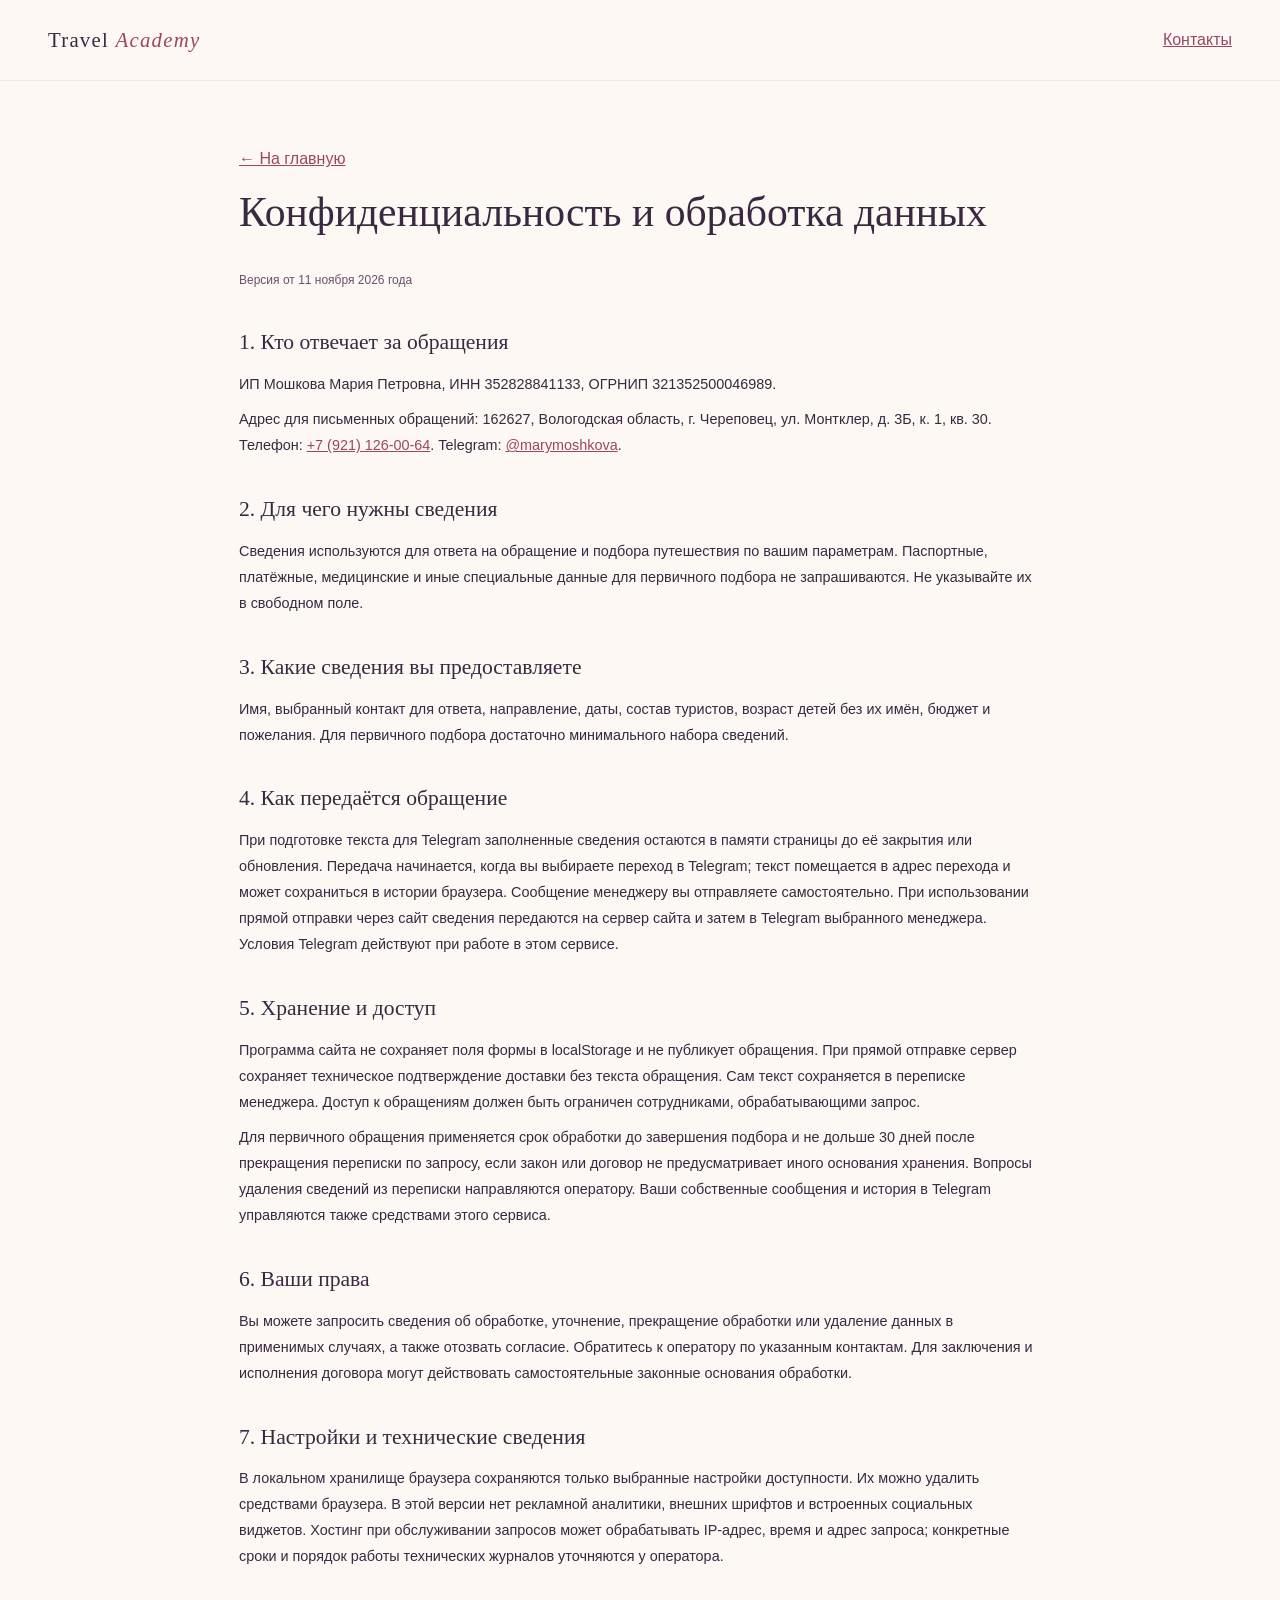
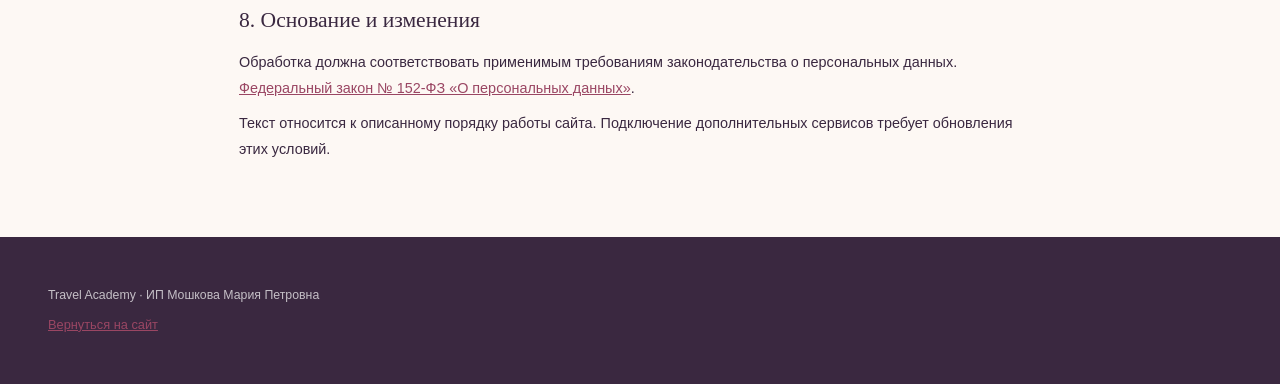
==== privacy.html @ 7c080e0c "Publish Travel Academy v9 catalog and galleries for Netlify" ====
<!doctype html><html lang="ru"><head><meta charset="utf-8"><meta name="viewport" content="width=device-width,initial-scale=1"><meta name="robots" content="noindex"><title>Конфиденциальность и обработка данных — Travel Academy</title><link rel="icon" href="assets/mark.svg"><link rel="stylesheet" href="assets/base.css"><link rel="stylesheet" href="assets/upgrade.css"></head><body><header><nav><a class="logo-text brand-link" href="./">Travel <em>Academy</em></a><a href="./#contacts">Контакты</a></nav></header><main class="document-page"><a href="./">← На главную</a><h1>Конфиденциальность и обработка данных</h1><p class="document-date">Версия от 11 ноября 2026 года</p><h2>1. Кто отвечает за обращения</h2><p>ИП Мошкова Мария Петровна, ИНН 352828841133, ОГРНИП 321352500046989.</p><p>Адрес для письменных обращений: 162627, Вологодская область, г. Череповец, ул. Монтклер, д. 3Б, к. 1, кв. 30. Телефон: <a href="tel:+79211260064">+7 (921) 126-00-64</a>. Telegram: <a href="https://t.me/marymoshkova">@marymoshkova</a>.</p><h2>2. Для чего нужны сведения</h2><p>Сведения используются для ответа на обращение и подбора путешествия по вашим параметрам. Паспортные, платёжные, медицинские и иные специальные данные для первичного подбора не запрашиваются. Не указывайте их в свободном поле.</p><h2>3. Какие сведения вы предоставляете</h2><p>Имя, выбранный контакт для ответа, направление, даты, состав туристов, возраст детей без их имён, бюджет и пожелания. Для первичного подбора достаточно минимального набора сведений.</p><h2>4. Как передаётся обращение</h2><p>При подготовке текста для Telegram заполненные сведения остаются в памяти страницы до её закрытия или обновления. Передача начинается, когда вы выбираете переход в Telegram; текст помещается в адрес перехода и может сохраниться в истории браузера. Сообщение менеджеру вы отправляете самостоятельно. При использовании прямой отправки через сайт сведения передаются на сервер сайта и затем в Telegram выбранного менеджера. Условия Telegram действуют при работе в этом сервисе.</p><h2>5. Хранение и доступ</h2><p>Программа сайта не сохраняет поля формы в localStorage и не публикует обращения. При прямой отправке сервер сохраняет техническое подтверждение доставки без текста обращения. Сам текст сохраняется в переписке менеджера. Доступ к обращениям должен быть ограничен сотрудниками, обрабатывающими запрос.</p><p>Для первичного обращения применяется срок обработки до завершения подбора и не дольше 30 дней после прекращения переписки по запросу, если закон или договор не предусматривает иного основания хранения. Вопросы удаления сведений из переписки направляются оператору. Ваши собственные сообщения и история в Telegram управляются также средствами этого сервиса.</p><h2>6. Ваши права</h2><p>Вы можете запросить сведения об обработке, уточнение, прекращение обработки или удаление данных в применимых случаях, а также отозвать согласие. Обратитесь к оператору по указанным контактам. Для заключения и исполнения договора могут действовать самостоятельные законные основания обработки.</p><h2>7. Настройки и технические сведения</h2><p>В локальном хранилище браузера сохраняются только выбранные настройки доступности. Их можно удалить средствами браузера. В этой версии нет рекламной аналитики, внешних шрифтов и встроенных социальных виджетов. Хостинг при обслуживании запросов может обрабатывать IP-адрес, время и адрес запроса; конкретные сроки и порядок работы технических журналов уточняются у оператора.</p><h2>8. Основание и изменения</h2><p>Обработка должна соответствовать применимым требованиям законодательства о персональных данных. <a href="https://mintrud.gov.ru/docs/laws/130" target="_blank" rel="noopener noreferrer">Федеральный закон № 152-ФЗ «О персональных данных»</a>.</p><p>Текст относится к описанному порядку работы сайта. Подключение дополнительных сервисов требует обновления этих условий.</p></main><footer><p>Travel Academy · ИП Мошкова Мария Петровна</p><a href="./">Вернуться на сайт</a></footer></body></html>
---- assets/base.css ----
/* ===== ПАНЕЛЬ СЛАБОВИДЯЩИХ ===== */
.vi-bar {
  background: #000;
  color: #fff;
  padding: 8px 24px;
  display: flex;
  align-items: center;
  gap: 12px;
  flex-wrap: wrap;
  font-family: Arial, sans-serif;
  font-size: 14px;
  border-bottom: 2px solid #FFD700;
  position: sticky;
  top: 0;
  z-index: 200;
}
.vi-bar span { color: #FFD700; font-weight: bold; margin-right: 4px; }
.vi-btn {
  background: transparent;
  border: 1px solid #fff;
  color: #fff;
  padding: 4px 10px;
  cursor: pointer;
  font-family: Arial, sans-serif;
  font-size: 13px;
  border-radius: 3px;
  transition: background 0.2s, color 0.2s;
  min-width: 44px; min-height: 44px;
  display: flex; align-items: center; justify-content: center;
}
.vi-btn:hover, .vi-btn:focus { background: #FFD700; color: #000; outline: 2px solid #fff; }
.vi-btn.active { background: #FFD700; color: #000; }
.vi-sep { color: #555; margin: 0 4px; }
.vi-close { margin-left: auto; font-size: 18px; }

/* ===== РЕЖИМЫ СЛАБОВИДЯЩИХ ===== */
body.vi-white { background: #fff !important; color: #000 !important; }
body.vi-black { background: #000 !important; color: #fff !important; }
body.vi-blue  { background: #063462 !important; color: #fff !important; }
body.vi-white *, body.vi-black *, body.vi-blue * {
  background: transparent !important;
  color: inherit !important;
  border-color: currentColor !important;
  font-family: Arial, sans-serif !important;
  text-shadow: none !important;
  box-shadow: none !important;
}
body.vi-white a { color: #0000EE !important; }
body.vi-black a { color: #FFD700 !important; }
body.vi-blue  a { color: #FFD700 !important; }
body.vi-white .vi-bar, body.vi-black .vi-bar, body.vi-blue .vi-bar {
  background: #000 !important; color: #fff !important;
}
body.vi-white .vi-btn, body.vi-black .vi-btn, body.vi-blue .vi-btn {
  color: #fff !important; border-color: #fff !important;
}
body[data-font="large"]  { font-size: 20px !important; }
body[data-font="xlarge"] { font-size: 24px !important; }
body[data-font="normal"] { font-size: 16px !important; }
body.vi-noimg img { display: none !important; }
body.vi-noimg .tour-img, body.vi-noimg .dest-bg { display: none !important; }

/* ===== SKIP LINK (доступность) ===== */
.skip-link {
  position: absolute; top: -100px; left: 0; z-index: 999;
  background: #FFD700; color: #000; padding: 8px 16px;
  font-family: Arial, sans-serif; font-weight: bold;
  text-decoration: none; border-radius: 0 0 4px 0;
  transition: top 0.2s;
}
.skip-link:focus { top: 0; }

/* ===== BASE ===== */
*, *::before, *::after { box-sizing: border-box; margin: 0; padding: 0; }
:root {
  --rose: #F2C4CE; --rose-mid: #E8A0B0; --rose-deep: #C97090;
  --lavender: #D6C8F0; --lav-mid: #B8A6E0;
  --sky: #C8E8F8; --cream: #FDF8F4; --warm: #FAF0E8; --mist: #F5EDF8;
  --ink: #3A2840; --ink-mid: #6B4E6A; --ink-soft: #9B7A98;
  --gold: #C8A882;
}
body {
  font-family: 'Jost', sans-serif;
  background: var(--cream); color: var(--ink);
  overflow-x: hidden; font-weight: 300; font-size: 16px;
  line-height: 1.7;
}
a:focus, button:focus { outline: 3px solid #C97090; outline-offset: 2px; }
img { max-width: 100%; height: auto; }

/* ===== NAV ===== */
nav {
  display: flex; align-items: center; justify-content: space-between;
  padding: 1.4rem 3rem;
  background: rgba(253,248,244,0.92);
  backdrop-filter: blur(16px);
  border-bottom: 1px solid rgba(200,168,130,0.2);
  position: sticky; top: 0; z-index: 100;
}
.logo-wrap { display: flex; align-items: center; gap: 0.6rem; }
.logo-icon {
  width: 36px; height: 36px;
  background: linear-gradient(135deg,#F2C4CE,#D6C8F0,#C8E8F8);
  border-radius: 50%; display: flex; align-items: center; justify-content: center;
  font-size: 16px; aria-hidden: true;
}
.logo-text { font-family:'Cormorant Garamond',serif; font-size:1.3rem; font-weight:300; letter-spacing:0.06em; color:var(--ink); }
.logo-text em { color:var(--rose-deep); font-style:italic; }
nav ul { display:flex; gap:2.2rem; list-style:none; }
nav ul a { font-size:0.78rem; font-weight:400; letter-spacing:0.12em; text-transform:uppercase; color:var(--ink-soft); text-decoration:none; transition:color 0.2s; }
nav ul a:hover { color:var(--rose-deep); }
.nav-cta { font-size:0.75rem; font-weight:400; letter-spacing:0.14em; text-transform:uppercase; background:transparent; border:1px solid var(--rose-deep); color:var(--rose-deep); padding:0.5rem 1.3rem; border-radius:40px; cursor:pointer; transition:all 0.25s; }
.nav-cta:hover { background:var(--rose-deep); color:white; }

/* ===== HERO ===== */
.hero { min-height:92vh; display:flex; flex-direction:column; align-items:center; justify-content:center; text-align:center; padding:6rem 2rem 4rem; position:relative; overflow:hidden; }
.hero-bg { position:absolute; inset:0; z-index:0; background:radial-gradient(ellipse 90% 70% at 20% 10%,rgba(242,196,206,0.45) 0%,transparent 60%),radial-gradient(ellipse 70% 60% at 80% 20%,rgba(214,200,240,0.4) 0%,transparent 55%),radial-gradient(ellipse 80% 50% at 50% 90%,rgba(200,232,248,0.35) 0%,transparent 60%),var(--cream); }
.hero-orb { position:absolute; border-radius:50%; filter:blur(60px); pointer-events:none; }
.orb1 { width:400px;height:400px;background:rgba(242,196,206,0.35);top:-100px;left:-80px;animation:float1 8s ease-in-out infinite; }
.orb2 { width:300px;height:300px;background:rgba(214,200,240,0.3);top:50px;right:-60px;animation:float2 10s ease-in-out infinite; }
.orb3 { width:350px;height:350px;background:rgba(200,232,248,0.3);bottom:-80px;left:30%;animation:float1 12s ease-in-out infinite reverse; }
@keyframes float1 { 0%,100%{transform:translateY(0) scale(1)} 50%{transform:translateY(-30px) scale(1.05)} }
@keyframes float2 { 0%,100%{transform:translateY(0) scale(1)} 50%{transform:translateY(20px) scale(0.97)} }
.hero-content { position:relative; z-index:1; }
.hero-eyebrow { font-size:0.7rem; font-weight:400; letter-spacing:0.28em; text-transform:uppercase; color:var(--rose-deep); margin-bottom:1.4rem; display:inline-flex; align-items:center; gap:0.7rem; }
.hero-eyebrow::before,.hero-eyebrow::after { content:''; display:inline-block; width:28px; height:1px; background:var(--rose-mid); }
.hero h1 { font-family:'Cormorant Garamond',serif; font-size:clamp(3rem,7vw,5.5rem); font-weight:300; line-height:1.08; margin-bottom:1rem; color:var(--ink); letter-spacing:-0.01em; }
.hero h1 em { font-style:italic; color:var(--rose-deep); }
.hero h1 span { color:var(--lav-mid); }
.hero-sub { font-size:1rem; font-weight:300; color:var(--ink-soft); max-width:480px; line-height:1.8; margin:0 auto 2.5rem; }
.hero-actions { display:flex; gap:1rem; justify-content:center; flex-wrap:wrap; }
.btn-hero { font-family:'Jost',sans-serif; font-size:0.78rem; font-weight:400; letter-spacing:0.14em; text-transform:uppercase; padding:0.9rem 2.2rem; border-radius:40px; cursor:pointer; transition:all 0.28s; border:none; min-height:44px; }
.btn-fill { background:linear-gradient(135deg,var(--rose-deep),var(--lav-mid)); color:white; }
.btn-fill:hover { opacity:0.88; transform:translateY(-2px); }
.btn-outline { background:transparent; color:var(--ink-mid); border:1px solid rgba(200,168,130,0.4); }
.btn-outline:hover { border-color:var(--rose-deep); color:var(--rose-deep); transform:translateY(-2px); }
.floating-pill { display:inline-flex; align-items:center; gap:0.5rem; background:rgba(255,255,255,0.8); border:1px solid rgba(200,168,130,0.25); border-radius:40px; padding:0.45rem 1rem; margin:2.5rem auto 0; font-size:0.75rem; color:var(--ink-soft); }
.pill-dot { width:6px; height:6px; border-radius:50%; background:var(--rose-deep); }

/* ===== DESTINATIONS ===== */
.dest-strip { display:flex; gap:0; overflow:hidden; padding:0 3rem; }
.dest-card { flex:1; min-width:0; padding:2.5rem 1.8rem; position:relative; overflow:hidden; cursor:pointer; transition:flex 0.5s cubic-bezier(0.4,0,0.2,1); display:flex; flex-direction:column; justify-content:flex-end; min-height:320px; }
.dest-card:hover,.dest-card:focus { flex:1.7; outline:none; }
.dest-bg { position:absolute; inset:0; transition:transform 0.5s ease; }
.dest-card:hover .dest-bg,.dest-card:focus .dest-bg { transform:scale(1.05); }
.dest-bg-maldives { background:linear-gradient(160deg,#C8E8F8,#7EB8D8); }
.dest-bg-seychelles { background:linear-gradient(160deg,#C8E8C8,#78C090); }
.dest-bg-mauritius { background:linear-gradient(160deg,#F2C4CE,#C878A0); }
.dest-bg-zanzibar { background:linear-gradient(160deg,#FAD898,#E0A858); }
.dest-bg-arctic { background:linear-gradient(160deg,#D6C8F0,#9888D0); }
.dest-bg-bespoke { background:linear-gradient(160deg,#F8E8D8,#D8B898); }
.dest-overlay { position:absolute; inset:0; background:linear-gradient(0deg,rgba(58,40,64,0.55) 0%,transparent 50%); }
.dest-content { position:relative; z-index:1; color:white; }
.dest-label { font-size:0.65rem; letter-spacing:0.2em; text-transform:uppercase; color:rgba(255,255,255,0.75); margin-bottom:0.35rem; }
.dest-name { font-family:'Cormorant Garamond',serif; font-size:1.5rem; font-weight:300; line-height:1.1; white-space:nowrap; overflow:hidden; text-overflow:ellipsis; }
.dest-detail { font-size:0.78rem; color:rgba(255,255,255,0.7); margin-top:0.3rem; opacity:0; transition:opacity 0.4s 0.1s; white-space:nowrap; overflow:hidden; text-overflow:ellipsis; }
.dest-card:hover .dest-detail,.dest-card:focus .dest-detail { opacity:1; }

/* ===== SECTIONS ===== */
section { padding:5rem 3rem; max-width:1200px; margin:0 auto; }
.sec-label { font-size:0.68rem; letter-spacing:0.22em; text-transform:uppercase; color:var(--rose-deep); margin-bottom:0.5rem; font-weight:400; }
.sec-title { font-family:'Cormorant Garamond',serif; font-size:clamp(2rem,4vw,3.2rem); font-weight:300; line-height:1.15; margin-bottom:0.4rem; }
.sec-title em { font-style:italic; color:var(--rose-deep); }
.sec-sub { font-size:0.92rem; color:var(--ink-soft); margin-bottom:3rem; max-width:480px; line-height:1.75; font-weight:300; }

/* ===== TOURS ===== */
.tours-grid { display:grid; grid-template-columns:repeat(auto-fill,minmax(300px,1fr)); gap:1.2rem; }
.tour-card { background:white; border:1px solid rgba(200,168,130,0.18); border-radius:20px; overflow:hidden; transition:transform 0.3s,box-shadow 0.3s,border-color 0.3s; }
.tour-card:hover { transform:translateY(-6px); box-shadow:0 24px 60px rgba(58,40,64,0.1); border-color:rgba(200,168,130,0.4); }
.tour-img { height:180px; position:relative; overflow:hidden; }
.tour-body { padding:1.3rem 1.5rem 1.5rem; }
.tour-tag { font-size:0.65rem; letter-spacing:0.18em; text-transform:uppercase; color:var(--rose-deep); margin-bottom:0.4rem; font-weight:400; }
.tour-name { font-family:'Cormorant Garamond',serif; font-size:1.25rem; font-weight:400; line-height:1.2; margin-bottom:0.5rem; }
.tour-desc { font-size:0.82rem; color:var(--ink-soft); line-height:1.65; margin-bottom:1.1rem; font-weight:300; }
.tour-footer { display:flex; align-items:flex-end; justify-content:space-between; }
.tour-price-from { font-size:0.65rem; color:var(--ink-soft); display:block; margin-bottom:2px; }
.tour-price-amt { font-family:'Cormorant Garamond',serif; font-size:1.4rem; font-weight:400; color:var(--ink); }
.tour-price-sub { font-size:0.7rem; color:var(--ink-soft); }
.tour-btn { font-size:0.7rem; letter-spacing:0.12em; text-transform:uppercase; color:var(--rose-deep); border:1px solid var(--rose-mid); background:transparent; padding:0.42rem 0.9rem; border-radius:30px; cursor:pointer; font-family:'Jost',sans-serif; text-decoration:none; transition:all 0.2s; min-height:44px; display:inline-flex; align-items:center; }
.tour-btn:hover { background:var(--rose-deep); color:white; border-color:var(--rose-deep); }

/* ===== PROMISE ===== */
.promise-grid { display:grid; grid-template-columns:repeat(auto-fill,minmax(200px,1fr)); gap:1.2rem; margin-top:2.5rem; }
.promise-card { background:var(--mist); border:1px solid rgba(214,200,240,0.4); border-radius:16px; padding:1.5rem 1.3rem; transition:transform 0.25s; }
.promise-card:hover { transform:translateY(-4px); }
.promise-icon { width:40px; height:40px; border-radius:50%; display:flex; align-items:center; justify-content:center; font-size:18px; margin-bottom:0.9rem; }
.promise-title { font-family:'Cormorant Garamond',serif; font-size:1rem; font-weight:400; margin-bottom:0.35rem; }
.promise-text { font-size:0.8rem; color:var(--ink-soft); line-height:1.6; font-weight:300; }

/* ===== NEWS TICKER ===== */
.news-band { background:rgba(242,196,206,0.12); border-top:1px solid rgba(242,196,206,0.3); border-bottom:1px solid rgba(242,196,206,0.3); padding:1.5rem 0; overflow:hidden; }
.news-ticker { display:flex; gap:4rem; animation:tick 28s linear infinite; white-space:nowrap; }
.news-item { font-size:0.8rem; color:var(--ink-soft); font-weight:300; }
.news-item strong { color:var(--rose-deep); font-weight:400; }
@keyframes tick { from{transform:translateX(0)} to{transform:translateX(-50%)} }

/* ===== LEGAL BLOCK ===== */
.legal-section { background:var(--warm); border-top:1px solid rgba(200,168,130,0.15); padding:3rem 3rem; }
.legal-inner { max-width:1200px; margin:0 auto; }
.legal-grid { display:grid; grid-template-columns:1fr 1fr 1fr; gap:1.2rem; margin-top:1.5rem; }
.legal-card { background:white; border:1px solid rgba(200,168,130,0.15); border-radius:14px; padding:1.3rem 1.5rem; }
.legal-card h3 { font-family:'Cormorant Garamond',serif; font-size:0.95rem; font-weight:400; margin-bottom:0.5rem; color:var(--ink); }
.legal-card p, .legal-card a { font-size:0.8rem; color:var(--ink-soft); line-height:1.6; font-weight:300; display:block; }
.legal-card a { color:var(--rose-deep); text-decoration:underline; margin-top:0.2rem; }
.legal-card a:hover { color:var(--ink); }

/* ===== CONTACTS ===== */
.contacts-section { background:var(--mist); border-top:1px solid rgba(214,200,240,0.2); padding:5rem 3rem; }
.contacts-inner { max-width:1200px; margin:0 auto; }
.contacts-grid { display:grid; grid-template-columns:1fr 1fr; gap:1.2rem; margin-top:2.5rem; }
.contact-card { background:white; border:1px solid rgba(200,168,130,0.2); border-radius:18px; padding:1.8rem 2rem; transition:border-color 0.25s,transform 0.25s; }
.contact-card:hover { border-color:var(--rose-mid); transform:translateY(-3px); }
.contact-name { font-family:'Cormorant Garamond',serif; font-size:1.2rem; font-weight:400; margin-bottom:0.2rem; }
.contact-role { font-size:0.68rem; letter-spacing:0.15em; text-transform:uppercase; color:var(--rose-deep); margin-bottom:1.1rem; font-weight:400; }
.contact-link { display:flex; align-items:center; gap:0.5rem; font-size:0.85rem; color:var(--ink-mid); text-decoration:none; margin-bottom:0.45rem; transition:color 0.2s; min-height:44px; }
.contact-link:hover { color:var(--rose-deep); }
.contact-spec { font-size:0.73rem; color:var(--ink-soft); margin-top:0.8rem; line-height:1.5; }

/* ===== FOOTER ===== */
footer { background:var(--ink); color:rgba(255,255,255,0.7); padding:2.5rem 3rem; font-size:0.8rem; line-height:1.7; }
.footer-inner { max-width:1200px; margin:0 auto; }
.footer-top { display:grid; grid-template-columns:2fr 1fr 1fr; gap:2rem; margin-bottom:2rem; padding-bottom:2rem; border-bottom:1px solid rgba(255,255,255,0.1); }
.footer-brand { font-family:'Cormorant Garamond',serif; font-size:1.1rem; color:#fff; margin-bottom:0.5rem; }
.footer-brand em { color:var(--rose-mid); font-style:italic; }
.footer-col h4 { font-size:0.7rem; letter-spacing:0.18em; text-transform:uppercase; color:rgba(255,255,255,0.5); margin-bottom:0.8rem; font-weight:400; }
.footer-col a { color:rgba(255,255,255,0.6); text-decoration:none; display:block; margin-bottom:0.3rem; font-size:0.8rem; transition:color 0.2s; }
.footer-col a:hover { color:var(--rose-mid); }
.footer-bottom { font-size:0.74rem; color:rgba(255,255,255,0.4); display:flex; justify-content:space-between; flex-wrap:wrap; gap:0.5rem; }
.footer-bottom a { color:rgba(255,255,255,0.4); text-decoration:underline; }
.footer-bottom a:hover { color:rgba(255,255,255,0.7); }

/* ===== COOKIE NOTICE ===== */
.cookie-bar {
  position: fixed; bottom: 0; left: 0; right: 0; z-index: 500;
  background: rgba(58,40,64,0.97); color: #fff;
  padding: 1rem 2rem; display: flex; align-items: center; gap: 1rem; flex-wrap: wrap;
  font-family: 'Jost', sans-serif; font-size: 0.82rem; line-height: 1.5;
}
.cookie-bar a { color: var(--rose-mid); }
.cookie-accept {
  background: var(--rose-deep); color: white; border: none;
  padding: 0.5rem 1.2rem; border-radius: 30px; cursor: pointer;
  font-size: 0.78rem; white-space: nowrap; min-height: 44px;
  font-family: 'Jost', sans-serif;
}
.cookie-accept:hover { background: var(--rose-mid); }

/* ===== RESPONSIVE ===== */
@media(max-width:900px) {
  .legal-grid { grid-template-columns:1fr; }
  .footer-top { grid-template-columns:1fr; }
}
@media(max-width:700px) {
  nav ul { display:none; }
  nav { padding:1rem 1.5rem; }
  .dest-strip { flex-direction:column; padding:0; }
  .dest-card { min-height:140px; }
  section { padding:3.5rem 1.2rem; }
  .contacts-grid { grid-template-columns:1fr; }
  .contacts-section { padding:3.5rem 1.2rem; }
  .legal-section { padding:3rem 1.2rem; }
  footer { padding:2rem 1.2rem; }
}

/* ===== MODAL ===== */
.modal-overlay{position:fixed;inset:0;background:rgba(58,40,64,0.6);backdrop-filter:blur(8px);z-index:1000;display:none;align-items:center;justify-content:center;padding:1rem}
.modal-overlay.open{display:flex}
.modal{background:var(--cream);border-radius:24px;max-width:760px;width:100%;max-height:90vh;overflow-y:auto;position:relative;animation:modalIn .3s cubic-bezier(0.34,1.56,0.64,1)}
@keyframes modalIn{from{opacity:0;transform:scale(0.92) translateY(20px)}to{opacity:1;transform:scale(1) translateY(0)}}
.modal-close{position:absolute;top:1rem;right:1rem;background:rgba(255,255,255,0.9);border:1px solid rgba(200,168,130,0.2);border-radius:50%;width:36px;height:36px;display:flex;align-items:center;justify-content:center;cursor:pointer;font-size:1rem;color:var(--ink-soft);transition:all .2s;z-index:10}
.modal-close:hover{background:var(--rose-deep);color:white;border-color:var(--rose-deep)}
.modal-hero{height:220px;position:relative;display:flex;align-items:center;justify-content:center;font-size:7rem;border-radius:24px 24px 0 0;overflow:hidden}
.modal-hero-overlay{position:absolute;inset:0;background:linear-gradient(0deg,rgba(58,40,64,0.5) 0%,transparent 50%)}
.modal-body{padding:1.8rem 2rem 2rem}
.modal-tag{font-size:.65rem;letter-spacing:.2em;text-transform:uppercase;color:var(--rose-deep);margin-bottom:.4rem}
.modal-title{font-family:'Cormorant Garamond',serif;font-size:1.8rem;font-weight:300;line-height:1.15;margin-bottom:.8rem}
.modal-meta{display:flex;gap:.5rem;flex-wrap:wrap;margin-bottom:1.2rem}
.modal-meta span{font-size:.7rem;color:var(--ink-soft);background:rgba(0,0,0,0.04);border-radius:20px;padding:3px 10px;border:1px solid rgba(200,168,130,.2)}
.modal-desc{font-size:.88rem;color:var(--ink-mid);line-height:1.85;margin-bottom:1.5rem;white-space:pre-wrap}
.modal-price-row{display:flex;align-items:center;justify-content:space-between;flex-wrap:wrap;gap:1rem;background:var(--mist);border-radius:14px;padding:1.2rem 1.5rem;margin-bottom:1.5rem;border:1px solid rgba(214,200,240,.4)}
.modal-price-label{font-size:.65rem;letter-spacing:.15em;text-transform:uppercase;color:var(--ink-soft);margin-bottom:.2rem}
.modal-price-amount{font-family:'Cormorant Garamond',serif;font-size:2rem;font-weight:400;color:var(--ink)}
.modal-price-sub{font-size:.72rem;color:var(--ink-soft)}
/* FORM */
.req-form{background:white;border:1px solid rgba(200,168,130,.18);border-radius:16px;padding:1.5rem}
.req-form h4{font-family:'Cormorant Garamond',serif;font-size:1.1rem;font-weight:400;margin-bottom:1rem}
.req-grid{display:grid;grid-template-columns:1fr 1fr;gap:.8rem;margin-bottom:.8rem}
.req-full{grid-column:1/-1}
.req-label{font-size:.68rem;letter-spacing:.1em;text-transform:uppercase;color:var(--ink-soft);display:block;margin-bottom:.3rem}
.req-input{width:100%;padding:.55rem .85rem;border:1px solid rgba(200,168,130,.3);border-radius:10px;font-family:'Jost',sans-serif;font-size:.88rem;color:var(--ink);background:white;outline:none;transition:border-color .2s}
.req-input:focus{border-color:var(--rose-deep)}
.req-textarea{resize:vertical;min-height:70px}
.req-submit{width:100%;background:linear-gradient(135deg,var(--rose-deep),var(--lav-mid));color:white;border:none;padding:.8rem;border-radius:40px;cursor:pointer;font-family:'Jost',sans-serif;font-size:.78rem;letter-spacing:.12em;text-transform:uppercase;margin-top:.6rem;transition:opacity .2s}
.req-submit:hover{opacity:.88}
.req-success{text-align:center;padding:1.2rem;color:var(--rose-deep);font-size:.9rem;display:none}
/* ADMIN */
.admin-overlay{position:fixed;inset:0;background:rgba(58,40,64,0.7);backdrop-filter:blur(8px);z-index:2000;display:none;align-items:flex-start;justify-content:center;padding:1rem;overflow-y:auto}
.admin-overlay.open{display:flex}
.admin-panel{background:var(--cream);border-radius:24px;max-width:800px;width:100%;padding:2rem;margin:auto;position:relative}
.admin-panel h2{font-family:'Cormorant Garamond',serif;font-size:1.6rem;font-weight:300;margin-bottom:1.5rem;display:flex;align-items:center;justify-content:space-between}
.admin-login-box{max-width:340px;margin:2rem auto}
.admin-list{display:flex;flex-direction:column;gap:.7rem;margin-bottom:1.5rem;max-height:280px;overflow-y:auto}
.admin-item{background:white;border:1px solid rgba(200,168,130,.18);border-radius:12px;padding:.9rem 1.1rem;display:flex;align-items:center;gap:.8rem}
.admin-item-info{flex:1;min-width:0}
.admin-item-name{font-family:'Cormorant Garamond',serif;font-size:.95rem;white-space:nowrap;overflow:hidden;text-overflow:ellipsis}
.admin-item-dest{font-size:.7rem;color:var(--ink-soft)}
.admin-item-price{font-size:.85rem;color:var(--rose-deep);white-space:nowrap}
.admin-item-btns{display:flex;gap:.3rem;flex-shrink:0}
.a-edit-btn,.a-del-btn{font-size:.65rem;padding:.28rem .65rem;border-radius:20px;cursor:pointer;font-family:'Jost',sans-serif;border:1px solid;transition:all .2s}
.a-edit-btn{color:var(--ink-mid);border-color:rgba(200,168,130,.3);background:transparent}
.a-edit-btn:hover{border-color:var(--lav-mid);color:var(--lav-mid)}
.a-del-btn{color:#E24B4A;border-color:rgba(226,75,74,.25);background:transparent}
.a-del-btn:hover{background:#E24B4A;color:white}
.admin-form{background:white;border:1px solid rgba(200,168,130,.18);border-radius:16px;padding:1.5rem}
.admin-form h3{font-family:'Cormorant Garamond',serif;font-size:1.1rem;font-weight:400;margin-bottom:1rem}
.af-grid{display:grid;grid-template-columns:1fr 1fr;gap:.8rem;margin-bottom:.8rem}
.af-grid.three{grid-template-columns:1fr 1fr 1fr}
.af-grid.one{grid-template-columns:1fr}
.af-label{font-size:.65rem;letter-spacing:.1em;text-transform:uppercase;color:var(--ink-soft);display:block;margin-bottom:.25rem}
.af-input{width:100%;padding:.52rem .8rem;border:1px solid rgba(200,168,130,.3);border-radius:8px;font-family:'Jost',sans-serif;font-size:.85rem;color:var(--ink);background:white;outline:none;transition:border-color .2s}
.af-input:focus{border-color:var(--rose-deep)}
.af-textarea{resize:vertical;min-height:100px}
.emoji-row{display:flex;gap:.3rem;flex-wrap:wrap;margin-top:.3rem}
.emoji-opt{font-size:1.3rem;cursor:pointer;padding:.2rem .3rem;border-radius:6px;border:2px solid transparent;transition:all .15s}
.emoji-opt.sel,.emoji-opt:hover{border-color:var(--rose-deep);background:rgba(201,112,144,.08)}
.grad-row{display:flex;gap:.4rem;flex-wrap:wrap;margin-top:.3rem}
.grad-opt{width:36px;height:28px;border-radius:6px;cursor:pointer;border:2px solid transparent;transition:all .15s}
.grad-opt.sel,.grad-opt:hover{border-color:var(--rose-deep);transform:scale(1.08)}
.af-save-btn{background:linear-gradient(135deg,var(--rose-deep),var(--lav-mid));color:white;border:none;padding:.7rem 1.8rem;border-radius:40px;cursor:pointer;font-family:'Jost',sans-serif;font-size:.75rem;letter-spacing:.12em;text-transform:uppercase;transition:opacity .2s}
.af-save-btn:hover{opacity:.88}
.af-cancel-btn{background:transparent;color:var(--ink-soft);border:1px solid rgba(200,168,130,.3);padding:.7rem 1.3rem;border-radius:40px;cursor:pointer;font-family:'Jost',sans-serif;font-size:.75rem;letter-spacing:.12em;text-transform:uppercase;margin-left:.5rem}
.toast{position:fixed;bottom:1.5rem;right:1.5rem;background:var(--ink);color:white;padding:.65rem 1.1rem;border-radius:10px;font-size:.82rem;z-index:9999;animation:toastIn .3s ease;pointer-events:none}
@keyframes toastIn{from{opacity:0;transform:translateY(8px)}to{opacity:1;transform:translateY(0)}}
@media(max-width:600px){.req-grid,.af-grid,.af-grid.three{grid-template-columns:1fr}.modal-body{padding:1.2rem 1rem}}

/* ===== TOUR PHOTO ===== */
.tour-img-photo{
  position:absolute;inset:0;width:100%;height:100%;
  object-fit:cover;transition:transform .5s ease;
}
.tour-card:hover .tour-img-photo{transform:scale(1.06)}
.tour-img-overlay{position:absolute;inset:0;background:linear-gradient(0deg,rgba(58,40,64,.45) 0%,transparent 60%)}
.modal-hero-photo{position:absolute;inset:0;width:100%;height:100%;object-fit:cover}
---- assets/upgrade.css ----
/* Retains the existing palette and section/card foundations. */
:root{--ink-soft:#765b73;--rose-deep:#9a4663;--lav-mid:#8c70b5}html{scroll-behavior:smooth;scroll-padding-top:100px}body{font-family:Arial,'Segoe UI',sans-serif;font-weight:400;overflow-x:clip}h1,h2,h3,.logo-text,.tour-name,.tour-price-amt{font-family:Georgia,'Times New Roman',serif}a{color:var(--rose-deep)}button,input,select,textarea{font:inherit}button,a,input,select,textarea{-webkit-tap-highlight-color:transparent}a:focus-visible,button:focus-visible,input:focus-visible,select:focus-visible,textarea:focus-visible,summary:focus-visible{outline:3px solid #70447e;outline-offset:4px}a:focus:not(:focus-visible),button:focus:not(:focus-visible){outline:none}[hidden]{display:none!important}a.btn-hero{text-decoration:none;display:inline-flex;align-items:center;justify-content:center;gap:12px;letter-spacing:.06em}.site-header{position:sticky;top:0;z-index:20}.site-header nav{position:relative;padding:1.2rem max(24px,calc((100vw - 1230px)/2));background:#fdf8f4f5}.brand-link{text-decoration:none}.logo-text{white-space:nowrap}.nav-cta{text-decoration:none;letter-spacing:.06em;min-height:44px;display:inline-flex;align-items:center}.menu-toggle{display:none}nav ul{gap:1.6rem}nav ul a{font-size:.74rem;color:var(--ink-mid);letter-spacing:.06em}section{max-width:1280px;scroll-margin-top:80px}.hero-updated{max-width:none;min-height:710px;display:grid;grid-template-columns:1.35fr 1fr;text-align:left;padding:5rem max(24px,calc((100vw - 1180px)/2));gap:4rem}.hero-updated h1{font-size:clamp(2.8rem,4.9vw,4.4rem);line-height:1.14}.hero-updated .hero-sub{margin:1.5rem 0 2rem;max-width:490px;color:var(--ink-mid)}.hero-updated .hero-actions{justify-content:flex-start}.hero-eyebrow{letter-spacing:.17em;font-size:.67rem}.hero-eyebrow::before{display:none}.hero-detail{font-size:.74rem;margin-top:2.3rem;color:var(--ink-mid)}.hero-note{position:relative;z-index:1;background:linear-gradient(155deg,#a4d5d7 0%,#e1efec 45%,#f0d6b7 100%);padding:3rem 2.5rem;min-height:420px;border-radius:50% 50% 16px 16px;display:flex;flex-direction:column;justify-content:center;overflow:hidden;border:1px solid #ffffffc0}.hero-note::after{content:'';position:absolute;right:-40px;bottom:-90px;border:1px solid #ffffffaa;width:330px;height:280px;border-radius:50%;transform:rotate(-25deg);pointer-events:none}.note-number{font-size:.62rem;letter-spacing:.14em;margin-bottom:1.8rem}.hero-note h2{font-family:Georgia,serif;font-size:3.6rem;font-weight:400;line-height:1.1}.hero-note h2 em{font-weight:400;color:#437b79}.hero-note p{font-size:.8rem;max-width:220px;margin:1.5rem 0}.hero-note a{font-size:.78rem;z-index:1}.service-strip{display:flex;justify-content:center;gap:3rem;flex-wrap:wrap;border-block:1px solid #dfcfcb;padding:1.4rem 24px;font-size:.75rem;color:var(--ink-mid);background:#faeee7}.service-strip span::before{content:'✦';margin-right:14px;color:var(--rose-deep)}.section-heading{display:flex;justify-content:space-between;align-items:end;gap:1rem}.section-heading>a{font-size:.78rem;white-space:nowrap}.catalog-intro{max-width:780px;font-size:.85rem;color:var(--ink-mid);margin:1rem 0 2rem}.filter-bar{display:grid;grid-template-columns:1.2fr 1fr 1.15fr 1fr 1.15fr auto;align-items:end;gap:.7rem;background:#faeee7;border:1px solid #e5d7d0;border-radius:16px;padding:1rem}.filter-bar label,.request-form label{font-size:.73rem;color:var(--ink-mid);display:flex;flex-direction:column;gap:.4rem}select,input,textarea{width:100%;min-height:46px;border:1px solid #d5c3cd;border-radius:8px;padding:.65rem .7rem;background:#fff;color:var(--ink);font-size:.85rem}textarea{resize:vertical}.filter-reset{background:transparent;color:var(--ink-mid);border:0;text-decoration:underline;min-height:46px;padding:0 .5rem;cursor:pointer}.catalog-status{display:flex;justify-content:space-between;gap:1rem;margin:1rem 0 1.6rem;color:var(--ink-mid);font-size:.73rem}.catalog-status p:last-child{max-width:470px}.tours-grid{grid-template-columns:repeat(3,minmax(0,1fr));gap:1.25rem}.tour-card{display:flex;flex-direction:column;min-width:0}.tour-card:hover{transform:translateY(-3px)}.tour-body{flex:1;display:flex;flex-direction:column;padding:1.3rem}.tour-name{font-size:1.35rem}.tour-desc{margin:.55rem 0 .8rem;color:var(--ink-mid)}.tour-footer{margin-top:auto;align-items:center;gap:.5rem;padding-top:1rem;border-top:1px solid #eee3e7}.tour-price-amt{font-size:1.5rem}.tour-price-sub{display:block}.tour-btn{flex-shrink:0;font-size:.63rem;padding:.5rem .7rem;letter-spacing:.05em}.trip-facts{display:flex;flex-wrap:wrap;gap:.35rem;list-style:none;margin:.6rem 0 .9rem}.trip-facts li{font-size:.69rem;background:#f6f0f5;padding:.25rem .5rem;border-radius:5px}.tour-source{font-size:.65rem;color:#725c70;margin:.8rem 0}.tour-img{height:175px;background:#f1e6df;position:relative}.tour-img img{width:100%;height:100%;object-fit:cover}.image-label{position:absolute;bottom:7px;left:8px;padding:2px 6px;border-radius:4px;background:#fffdf5e8;font-size:.55rem;color:#594a56}.art-image{display:flex;align-items:center;justify-content:center;background:linear-gradient(145deg,#edd6ca,#e4dbef);height:100%;overflow:hidden}.art-image::before{content:'';width:140px;height:140px;border:1px solid #fff;border-radius:50%;box-shadow:0 0 0 28px #ffffff33,0 0 0 56px #ffffff22}.art-image span{position:absolute;letter-spacing:.18em;font-size:.65rem}.offer-badge{position:absolute;top:12px;left:12px;background:#fffefaed;border-radius:20px;padding:3px 9px;font-size:.6rem}.empty-state{border:1px dashed #d1b8c6;border-radius:16px;padding:2rem;text-align:center}.empty-state p{margin:1rem 0}.empty-state .btn-hero{margin:.4rem}.direction-section{padding-top:2rem}.direction-grid{display:grid;grid-template-columns:repeat(4,minmax(0,1fr));gap:1rem;margin-top:2rem}.direction-card{text-decoration:none;min-height:260px;border-radius:12px;padding:1.5rem;display:flex;flex-direction:column;color:#473a44;transition:transform .2s}.direction-card:hover{transform:translateY(-3px)}.direction-card>span{font-size:.57rem;letter-spacing:.1em}.direction-card h3{font-size:1.7rem;margin:2rem 0 .7rem;font-weight:400}.direction-card p{font-size:.76rem;line-height:1.6}.direction-card b{font-size:.65rem;font-weight:400;margin-top:auto;padding-top:1.2rem}.sea{background:#d5e8e6}.sand{background:#f0dfce}.sky{background:#dce6f0}.lavender{background:#e5dcf0}.approach-section{background:#f4eaf1;max-width:none}.approach-section>.sec-label,.approach-section>.sec-title,.approach-section>.promise-grid{max-width:1180px;margin-inline:auto}.promise-card h3{font-size:1.1rem;font-weight:400;margin:.5rem 0}.promise-card p{font-size:.8rem;color:var(--ink-mid)}.step-number{font-family:Georgia,serif;color:#a8788a;font-size:1.5rem}.process-list{list-style:none;counter-reset:process;display:grid;grid-template-columns:repeat(4,1fr);gap:1.5rem;margin:2rem 0 0}.process-list li{counter-increment:process;border-top:1px solid #cfb4c0;padding-top:1rem}.process-list li::before{content:'0'counter(process);font-family:Georgia,serif;color:#98718a;font-size:1.5rem}.process-list h3{font-weight:400;font-size:1rem;margin:.6rem 0}.process-list p{font-size:.79rem;color:var(--ink-mid)}.contacts-section{max-width:none}.person-monogram{background:#f2d6df;width:56px;height:56px;display:grid;place-items:center;border-radius:50%;font:1.5rem Georgia,serif;margin-bottom:1rem}.person-monogram.julia{background:#ded5ed}.contact-name{font-size:1.6rem}.contact-role{font-size:.65rem;letter-spacing:.06em}.hours{font-size:.75rem;color:var(--ink-mid);margin-top:1.5rem}.request-section{display:grid;grid-template-columns:.8fr 1.2fr;gap:4rem}.request-section>div>p:not(.sec-label){font-size:.85rem;line-height:1.8;margin-top:1.2rem;color:var(--ink-mid)}.request-privacy{padding-top:1rem;border-top:1px solid #dfccd3}.request-form{padding:1.5rem;background:#fff;border:1px solid #e5d8de;border-radius:16px;min-width:0}.field-grid{display:grid;grid-template-columns:1fr 1fr;gap:.8rem}.request-form>label{margin-top:.8rem}.checkbox-label{display:flex!important;flex-direction:row!important;align-items:flex-start;flex-wrap:wrap;gap:.5rem!important;margin:1rem 0;line-height:1.6}.checkbox-label input{width:18px;height:18px;min-height:18px;margin-top:2px;flex-shrink:0}.request-form .btn-hero{margin-top:1rem;width:100%;letter-spacing:.04em;padding:.9rem 1rem}.request-form [role=status]{font-size:.8rem;margin-top:1rem}.honeypot{position:absolute!important;left:-10000px!important;width:1px!important;height:1px!important}.fine-print{font-size:.72rem;line-height:1.6;color:var(--ink-mid);margin-top:1rem}.faq-list{margin-top:2rem}.faq-list details{border-bottom:1px solid #e0cdd7;padding:1.1rem 0}.faq-list summary{font-size:.9rem;cursor:pointer;min-height:30px}.faq-list details p{font-size:.82rem;color:var(--ink-mid);padding:1rem 0 .3rem;max-width:850px}.company-section{background:#faeee7;max-width:none}.company-section>*{max-width:1180px;margin-inline:auto}.company-grid{display:grid;grid-template-columns:1fr 1fr;gap:3rem;margin-top:2rem}.company-grid h3{font-size:1.1rem;font-weight:400;margin-bottom:1rem}.company-grid p{font-size:.8rem;color:var(--ink-mid);margin-bottom:1rem}.company-grid a{font-size:.8rem;display:block;min-height:36px}footer{padding-bottom:3rem}footer p{font-size:.77rem;margin:.5rem 0}.footer-col a,.footer-col button{min-height:32px}.footer-bottom,.footer-col h4{color:#d5c1d0}.footer-col a{color:#e9dce5}.text-button{padding:0;background:none;border:0;color:#e9dce5;cursor:pointer;text-align:left;font-size:.8rem}.mobile-contact{display:none}.trip-dialog{border:0;border-radius:20px;width:min(760px,calc(100% - 32px));max-height:calc(100dvh - 32px);padding:0;background:var(--cream);color:var(--ink);margin:auto;overflow-y:auto}.trip-dialog::backdrop{background:#2f1f38b5;backdrop-filter:blur(5px)}.dialog-close{position:sticky;top:12px;float:right;margin:12px 12px -56px 0;z-index:2;min-width:44px;height:44px;border:1px solid #d8c4cf;border-radius:50%;background:#fff;color:var(--ink);font-size:1.7rem;cursor:pointer}.trip-detail-head{padding:2.5rem 2rem 1rem}.trip-detail-head .sec-label{padding-right:3rem}.trip-detail-head h2{font-size:2rem;font-weight:400;line-height:1.25}.trip-detail-body{padding:0 2rem 2rem}.trip-price{background:#ede3f1;border-radius:12px;padding:1.2rem;margin:1.2rem 0}.trip-price strong{font:2rem Georgia,serif;display:block}.trip-price p{font-size:.75rem}.conditions-grid{display:grid;grid-template-columns:1fr 1fr;gap:1rem}.condition-box{padding:1rem;border:1px solid #e5d6df;border-radius:10px}.condition-box h3{font-size:.92rem;margin-bottom:.6rem;font-weight:400}.condition-box ul{padding-left:1rem;font-size:.8rem}.trip-description{white-space:pre-line;color:var(--ink-mid);font-size:.85rem;margin:1rem 0}.trip-detail-body .btn-hero{width:100%;margin-top:1rem}.detail-table{width:100%;border-collapse:collapse;margin:1rem 0;font-size:.8rem}.detail-table th,.detail-table td{text-align:left;padding:.6rem;border-bottom:1px solid #e7d7e0;vertical-align:top}.detail-table th{font-weight:400;width:40%;color:var(--ink-mid)}.access-panel{position:fixed;z-index:40;right:20px;bottom:20px;padding:1.5rem;background:var(--cream);border:1px solid #bba5b9;border-radius:12px;width:min(340px,calc(100% - 32px));box-shadow:0 12px 50px #37213933}.access-panel h2{font-size:1.2rem;margin-bottom:1rem}.access-panel label{font-size:.8rem;display:block;margin-top:1rem}.access-panel .btn-hero{margin-top:1rem;width:100%}.document-page{max-width:850px;min-height:70vh;padding:4rem 24px;margin:auto}.document-page h1{font-size:2.6rem;font-weight:400;line-height:1.2;margin:1rem 0 2rem}.document-page h2{font-size:1.35rem;font-weight:400;margin:2rem 0 .7rem}.document-page p,.document-page li{font-size:.9rem;line-height:1.8;margin:.6rem 0}.document-page ul{padding-left:1.2rem}.document-date{font-size:.75rem!important;color:var(--ink-mid)}body[data-font=large]{font-size:20px}body[data-font=xlarge]{font-size:24px}body[data-font=large] p,body[data-font=large] label,body[data-font=large] input,body[data-font=large] select,body[data-font=large] a,body[data-font=large] button{font-size:1rem!important}body[data-font=xlarge] p,body[data-font=xlarge] label,body[data-font=xlarge] input,body[data-font=xlarge] select,body[data-font=xlarge] a,body[data-font=xlarge] button{font-size:1.2rem!important}body.vi-noimg .art-image,body.vi-noimg .tour-img{display:none}body.vi-white .trip-dialog,body.vi-white .access-panel{background:#fff!important;color:#000!important}body.vi-black .trip-dialog,body.vi-black .access-panel{background:#000!important;color:#fff!important}body.dialog-open{overflow:hidden}@media(prefers-reduced-motion:reduce){html{scroll-behavior:auto}*,*::before,*::after{animation:none!important;transition:none!important}}@media(max-width:1050px){.desktop-cta{display:none}.filter-bar{grid-template-columns:repeat(3,minmax(0,1fr))}.hero-updated{gap:2rem}.direction-grid{grid-template-columns:1fr 1fr}.request-section{gap:2rem}.hero-updated h1{font-size:3.5rem}}@media(max-width:760px){.site-header nav{padding:1rem 20px}.menu-toggle{display:block;border:1px solid #bba5b9;background:none;padding:.5rem .8rem;border-radius:20px;min-height:44px;color:var(--ink)}nav ul{display:none;position:absolute;top:100%;left:0;right:0;background:var(--cream);border-bottom:1px solid #dcc9d4;padding:1rem 24px;flex-direction:column;gap:.2rem}nav ul.open{display:flex}nav ul a{min-height:44px;display:flex;align-items:center;font-size:.85rem}.hero-updated{grid-template-columns:1fr;min-height:unset;padding:3rem 24px;gap:2rem}.hero-updated h1{font-size:clamp(2.5rem,9vw,3.5rem)}.hero-note{min-height:270px;border-radius:110px 110px 12px 12px;padding:2rem}.hero-note h2{font-size:2.8rem}.hero-note p{margin:1rem 0}.note-number{margin-bottom:.7rem}.hero-actions>a{width:100%}.hero-detail{margin-top:1.5rem}.service-strip{justify-content:flex-start;gap:.6rem;padding:1rem 24px}.service-strip span{width:100%}.section-heading{display:block}.section-heading>a{display:inline-block;margin-top:.8rem}section{padding:3rem 20px}.filter-bar{grid-template-columns:1fr 1fr;padding:.8rem}.filter-bar label{min-width:0}.filter-bar label:first-child{grid-column:1/-1}.tours-grid{grid-template-columns:1fr 1fr}.tour-body{padding:1rem}.tour-footer{align-items:flex-start;flex-direction:column}.tour-btn{width:100%;justify-content:center}.tour-name{font-size:1.2rem}.tour-img{height:150px}.catalog-status{display:block}.catalog-status p{margin:.5rem 0}.process-list{grid-template-columns:1fr 1fr;gap:1.5rem}.request-section{grid-template-columns:1fr;gap:1.5rem}.request-form{padding:1rem}.company-grid{grid-template-columns:1fr;gap:1.5rem}.conditions-grid{grid-template-columns:1fr}.trip-detail-head{padding:2rem 1.2rem 1rem}.trip-detail-head h2{font-size:1.6rem}.trip-detail-body{padding:0 1.2rem 1.5rem}.trip-dialog{max-height:calc(100dvh - 20px);width:calc(100% - 20px)}.company-section{padding:3rem 20px}.contacts-section{padding:3rem 20px}.mobile-contact{display:block;position:fixed;bottom:16px;right:16px;z-index:15;background:#77445f;color:white;text-decoration:none;padding:.8rem 1.2rem;border-radius:30px;box-shadow:0 5px 25px #4a2b5540;font-size:.8rem}body.form-visible .mobile-contact,body.dialog-open .mobile-contact{display:none}footer{padding-bottom:100px}.access-panel{bottom:80px}.contacts-grid{grid-template-columns:1fr}.direction-grid{gap:.7rem}.direction-card{padding:1.2rem;min-height:240px}.direction-card h3{font-size:1.5rem}}@media(max-width:480px){.tours-grid{grid-template-columns:1fr}.tour-footer{flex-direction:row;align-items:center}.tour-btn{width:auto}.tour-img{height:190px}.direction-grid{grid-template-columns:1fr}.direction-card{min-height:200px}.direction-card h3{margin:1.2rem 0 .6rem}.field-grid{grid-template-columns:1fr}.process-list{grid-template-columns:1fr}.contact-card{padding:1.4rem}.filter-bar{grid-template-columns:1fr 1fr}.hero-eyebrow{font-size:.6rem;letter-spacing:.1em}.logo-text{font-size:1.15rem}.logo-icon{width:30px;height:30px}.detail-table th{width:43%}.sec-title{overflow-wrap:anywhere}}@media print{.site-header,.mobile-contact,.filter-bar,.access-panel,.request-section,footer{display:none}.trip-dialog[open]{position:static;max-height:none;width:100%}}
body [hidden]{display:none!important}

.variant-count{font-size:.75rem;color:var(--rose-dark,#80536c);margin:.2rem 0 1rem}.variant-picker{border:0;padding:0;margin:1.5rem 0}.variant-picker legend{font:1.35rem Georgia,serif;margin-bottom:.5rem}.variant-hint,.single-variant-note{font-size:.78rem;color:var(--ink-mid);margin:.5rem 0 1rem}.variant-options{display:grid;grid-template-columns:1fr;gap:.65rem}.variant-option{display:flex;gap:.8rem;align-items:flex-start;border:1px solid #dbc8d4;border-radius:12px;padding:1rem;background:#fff;cursor:pointer}.variant-option:has(input:checked){border:2px solid #8e5579;background:#f8eef5;padding:calc(1rem - 1px)}.variant-option:focus-within{outline:2px solid #8e5579;outline-offset:3px}.variant-option input{margin-top:.3rem;accent-color:#8e5579;width:18px;height:18px;flex-shrink:0}.variant-option span{display:block;min-width:0}.variant-option strong{display:block;font-weight:500;font-size:.9rem}.variant-option small{display:block;font-size:.75rem;color:var(--ink-mid);margin-top:.2rem}.variant-option b{display:block;font:1.4rem Georgia,serif;margin-top:.55rem}.trip-detail-body .variant-option{line-height:1.4}

/* Restored original first screen; accessibility remains shared. */
.hero-restored{max-width:none;min-height:92vh;display:flex;flex-direction:column;align-items:center;justify-content:center;text-align:center;padding:5rem 2rem 4rem}.hero-restored .hero-content{max-width:1060px}.hero-restored h1{font-size:clamp(3rem,7vw,5.5rem);font-weight:300;line-height:1.08}.hero-restored .hero-sub{max-width:480px;margin:0 auto 2.5rem}.hero-restored .hero-eyebrow{font-size:.7rem;letter-spacing:.22em}.hero-restored .hero-eyebrow::before{display:inline-block}.hero-restored .hero-actions{justify-content:center}.access-top{display:inline-flex;align-items:center;justify-content:center;gap:.45rem;min-height:44px;padding:.5rem .8rem;border:1px solid #8e5579;border-radius:24px;background:transparent;color:var(--ink);font-size:.72rem;cursor:pointer;flex-shrink:0}.site-header nav{gap:1rem}.access-top svg{flex-shrink:0}.hero-restored .floating-pill{max-width:100%;font-size:.75rem}body.vi-white .access-panel,body.vi-black .access-panel{border:2px solid currentColor}body.vi-white .hero-orb,body.vi-black .hero-orb,body.vi-noimg .hero-orb{display:none}@media(max-width:1050px){.site-header nav{gap:.65rem}.access-top{font-size:.68rem;padding:.5rem .6rem}}@media(max-width:760px){.hero-restored{min-height:80svh;padding:3rem 20px}.hero-restored h1{font-size:clamp(2.6rem,9vw,4rem)}.hero-restored .hero-eyebrow{font-size:.6rem;letter-spacing:.12em}.hero-restored .floating-pill{font-size:.7rem;border-radius:16px}.brand-link{margin-right:auto}.hero-restored .hero-actions>a{width:100%;max-width:340px}.access-top span{display:none}.access-top{width:44px;padding:.5rem}}

.archive-publication{margin:1.2rem 0;border:1px solid #ddcdd8;border-radius:10px;padding:1rem}.archive-publication summary{cursor:pointer;font-size:.85rem;min-height:32px}.archive-publication .trip-description{font-size:.8rem;overflow-wrap:anywhere}

/* Photo galleries within each offer. */
.trip-gallery{padding:0 1.2rem 1.3rem;max-width:none;scroll-margin-top:0}.gallery-stage{position:relative;height:clamp(240px,43vh,420px);background:#e9e0e4;border-radius:12px;overflow:hidden}.gallery-stage>img{width:100%;height:100%;object-fit:contain;display:block}.gallery-arrow{position:absolute;top:50%;transform:translateY(-50%);border:1px solid #fff8;width:44px;height:44px;border-radius:50%;background:#fffef5e8;color:#3a2840;font:2rem Georgia,serif;cursor:pointer;display:flex;align-items:center;justify-content:center}.gallery-prev{left:10px}.gallery-next{right:10px}.gallery-count{position:absolute;right:12px;bottom:10px;background:#2f2035cc;color:#fff;border-radius:18px;padding:.2rem .65rem;font-size:.75rem}.gallery-caption{font-size:.7rem;line-height:1.5;color:var(--ink-mid);margin:.6rem .1rem}.gallery-thumbs{display:flex;gap:.55rem;overflow-x:auto;padding:5px 3px 7px;scrollbar-width:thin}.gallery-thumb{width:100px;height:72px;flex:0 0 100px;border:2px solid transparent;border-radius:9px;padding:2px;background:#f1e4eb;cursor:pointer;overflow:hidden}.gallery-thumb[aria-pressed=true]{border-color:#8e5579;background:#fff}.gallery-thumb img{width:100%;height:100%;object-fit:cover;display:block}.trip-gallery:focus-within .gallery-arrow{opacity:1}body.vi-noimg .trip-gallery{display:none!important}body.vi-white .gallery-arrow,body.vi-white .gallery-count{background:#fff!important;color:#000!important}body.vi-black .gallery-arrow,body.vi-black .gallery-count{background:#000!important;color:#fff!important}@media(max-width:480px){.trip-gallery{padding:0 .8rem 1rem}.gallery-stage{height:310px}.gallery-thumb{width:82px;height:62px;flex-basis:82px}.gallery-arrow{width:44px;height:44px}}

/* Centered travel formats, from beach breaks to luxury. */
.hero-formats{list-style:none;display:flex;flex-direction:column;align-items:center;gap:.45rem;margin:2.1rem auto 0;padding:1.3rem 1rem .2rem;position:relative;width:fit-content;max-width:100%;text-align:center;color:var(--ink-mid)}.hero-formats::before{content:"";position:absolute;top:0;left:50%;transform:translateX(-50%);width:56px;height:1px;background:linear-gradient(90deg,transparent,#b7829b,transparent)}.hero-formats li{font-size:.85rem;line-height:1.6;letter-spacing:.05em}.hero-formats .format-lux{font-family:Georgia,serif;font-size:1.1rem;color:var(--rose-deep);margin-top:.15rem}.hero-formats .format-top{font-family:Georgia,serif;font-style:italic;font-size:1.3rem;color:var(--ink);letter-spacing:.03em}@media(max-width:480px){.hero-formats{margin-top:1.8rem;gap:.35rem}.hero-formats li{font-size:.8rem}.hero-formats .format-lux{font-size:1.05rem}.hero-formats .format-top{font-size:1.22rem}}
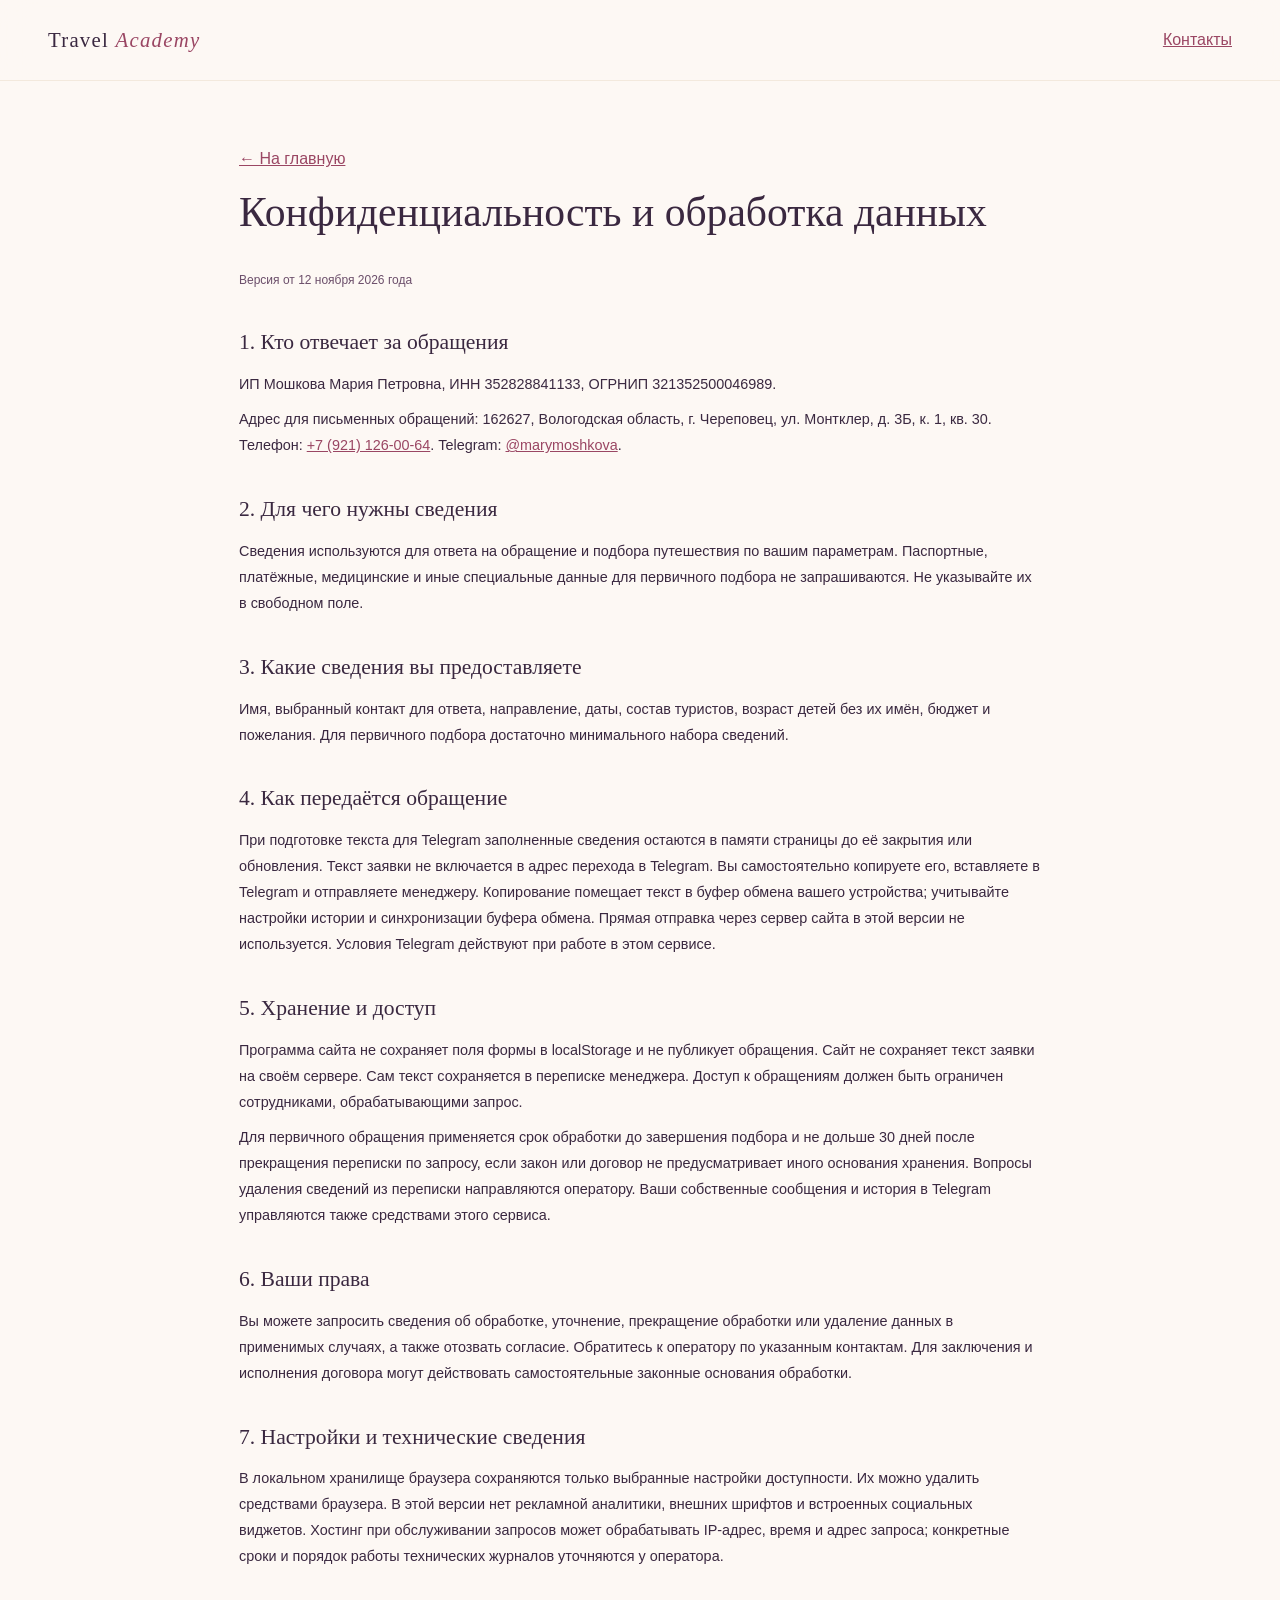
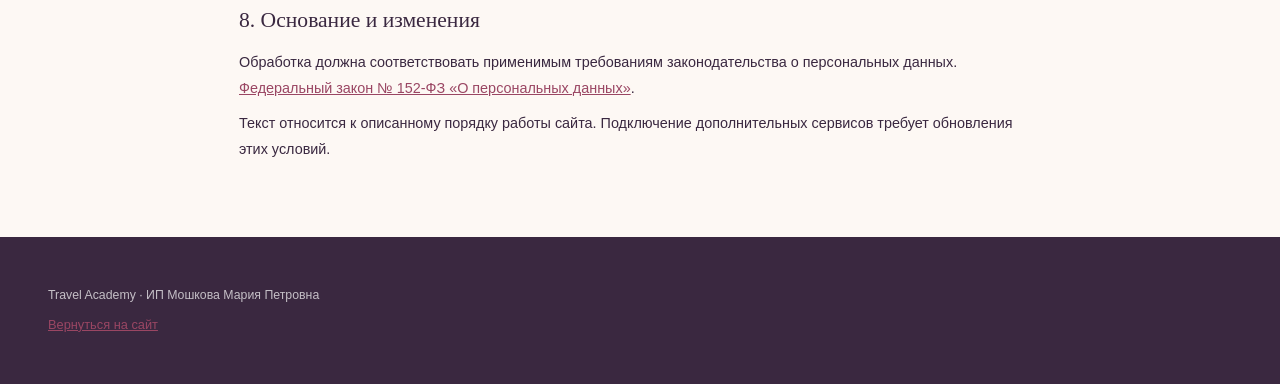
==== commit 9d88be55: "Harden static site and keep request text out of Telegram URLs" ====
--- a/privacy.html
+++ b/privacy.html
@@ -1 +1 @@
-<!doctype html><html lang="ru"><head><meta charset="utf-8"><meta name="viewport" content="width=device-width,initial-scale=1"><meta name="robots" content="noindex"><title>Конфиденциальность и обработка данных — Travel Academy</title><link rel="icon" href="assets/mark.svg"><link rel="stylesheet" href="assets/base.css"><link rel="stylesheet" href="assets/upgrade.css"></head><body><header><nav><a class="logo-text brand-link" href="./">Travel <em>Academy</em></a><a href="./#contacts">Контакты</a></nav></header><main class="document-page"><a href="./">← На главную</a><h1>Конфиденциальность и обработка данных</h1><p class="document-date">Версия от 11 ноября 2026 года</p><h2>1. Кто отвечает за обращения</h2><p>ИП Мошкова Мария Петровна, ИНН 352828841133, ОГРНИП 321352500046989.</p><p>Адрес для письменных обращений: 162627, Вологодская область, г. Череповец, ул. Монтклер, д. 3Б, к. 1, кв. 30. Телефон: <a href="tel:+79211260064">+7 (921) 126-00-64</a>. Telegram: <a href="https://t.me/marymoshkova">@marymoshkova</a>.</p><h2>2. Для чего нужны сведения</h2><p>Сведения используются для ответа на обращение и подбора путешествия по вашим параметрам. Паспортные, платёжные, медицинские и иные специальные данные для первичного подбора не запрашиваются. Не указывайте их в свободном поле.</p><h2>3. Какие сведения вы предоставляете</h2><p>Имя, выбранный контакт для ответа, направление, даты, состав туристов, возраст детей без их имён, бюджет и пожелания. Для первичного подбора достаточно минимального набора сведений.</p><h2>4. Как передаётся обращение</h2><p>При подготовке текста для Telegram заполненные сведения остаются в памяти страницы до её закрытия или обновления. Передача начинается, когда вы выбираете переход в Telegram; текст помещается в адрес перехода и может сохраниться в истории браузера. Сообщение менеджеру вы отправляете самостоятельно. При использовании прямой отправки через сайт сведения передаются на сервер сайта и затем в Telegram выбранного менеджера. Условия Telegram действуют при работе в этом сервисе.</p><h2>5. Хранение и доступ</h2><p>Программа сайта не сохраняет поля формы в localStorage и не публикует обращения. При прямой отправке сервер сохраняет техническое подтверждение доставки без текста обращения. Сам текст сохраняется в переписке менеджера. Доступ к обращениям должен быть ограничен сотрудниками, обрабатывающими запрос.</p><p>Для первичного обращения применяется срок обработки до завершения подбора и не дольше 30 дней после прекращения переписки по запросу, если закон или договор не предусматривает иного основания хранения. Вопросы удаления сведений из переписки направляются оператору. Ваши собственные сообщения и история в Telegram управляются также средствами этого сервиса.</p><h2>6. Ваши права</h2><p>Вы можете запросить сведения об обработке, уточнение, прекращение обработки или удаление данных в применимых случаях, а также отозвать согласие. Обратитесь к оператору по указанным контактам. Для заключения и исполнения договора могут действовать самостоятельные законные основания обработки.</p><h2>7. Настройки и технические сведения</h2><p>В локальном хранилище браузера сохраняются только выбранные настройки доступности. Их можно удалить средствами браузера. В этой версии нет рекламной аналитики, внешних шрифтов и встроенных социальных виджетов. Хостинг при обслуживании запросов может обрабатывать IP-адрес, время и адрес запроса; конкретные сроки и порядок работы технических журналов уточняются у оператора.</p><h2>8. Основание и изменения</h2><p>Обработка должна соответствовать применимым требованиям законодательства о персональных данных. <a href="https://mintrud.gov.ru/docs/laws/130" target="_blank" rel="noopener noreferrer">Федеральный закон № 152-ФЗ «О персональных данных»</a>.</p><p>Текст относится к описанному порядку работы сайта. Подключение дополнительных сервисов требует обновления этих условий.</p></main><footer><p>Travel Academy · ИП Мошкова Мария Петровна</p><a href="./">Вернуться на сайт</a></footer></body></html>+<!doctype html><html lang="ru"><head><meta charset="utf-8"><meta name="viewport" content="width=device-width,initial-scale=1"><meta name="robots" content="noindex"><title>Конфиденциальность и обработка данных — Travel Academy</title><link rel="icon" href="assets/mark.svg"><link rel="stylesheet" href="assets/base.css"><link rel="stylesheet" href="assets/upgrade.css"></head><body><header><nav><a class="logo-text brand-link" href="./">Travel <em>Academy</em></a><a href="./#contacts">Контакты</a></nav></header><main class="document-page"><a href="./">← На главную</a><h1>Конфиденциальность и обработка данных</h1><p class="document-date">Версия от 12 ноября 2026 года</p><h2>1. Кто отвечает за обращения</h2><p>ИП Мошкова Мария Петровна, ИНН 352828841133, ОГРНИП 321352500046989.</p><p>Адрес для письменных обращений: 162627, Вологодская область, г. Череповец, ул. Монтклер, д. 3Б, к. 1, кв. 30. Телефон: <a href="tel:+79211260064">+7 (921) 126-00-64</a>. Telegram: <a href="https://t.me/marymoshkova">@marymoshkova</a>.</p><h2>2. Для чего нужны сведения</h2><p>Сведения используются для ответа на обращение и подбора путешествия по вашим параметрам. Паспортные, платёжные, медицинские и иные специальные данные для первичного подбора не запрашиваются. Не указывайте их в свободном поле.</p><h2>3. Какие сведения вы предоставляете</h2><p>Имя, выбранный контакт для ответа, направление, даты, состав туристов, возраст детей без их имён, бюджет и пожелания. Для первичного подбора достаточно минимального набора сведений.</p><h2>4. Как передаётся обращение</h2><p>При подготовке текста для Telegram заполненные сведения остаются в памяти страницы до её закрытия или обновления. Текст заявки не включается в адрес перехода в Telegram. Вы самостоятельно копируете его, вставляете в Telegram и отправляете менеджеру. Копирование помещает текст в буфер обмена вашего устройства; учитывайте настройки истории и синхронизации буфера обмена. Прямая отправка через сервер сайта в этой версии не используется. Условия Telegram действуют при работе в этом сервисе.</p><h2>5. Хранение и доступ</h2><p>Программа сайта не сохраняет поля формы в localStorage и не публикует обращения. Сайт не сохраняет текст заявки на своём сервере. Сам текст сохраняется в переписке менеджера. Доступ к обращениям должен быть ограничен сотрудниками, обрабатывающими запрос.</p><p>Для первичного обращения применяется срок обработки до завершения подбора и не дольше 30 дней после прекращения переписки по запросу, если закон или договор не предусматривает иного основания хранения. Вопросы удаления сведений из переписки направляются оператору. Ваши собственные сообщения и история в Telegram управляются также средствами этого сервиса.</p><h2>6. Ваши права</h2><p>Вы можете запросить сведения об обработке, уточнение, прекращение обработки или удаление данных в применимых случаях, а также отозвать согласие. Обратитесь к оператору по указанным контактам. Для заключения и исполнения договора могут действовать самостоятельные законные основания обработки.</p><h2>7. Настройки и технические сведения</h2><p>В локальном хранилище браузера сохраняются только выбранные настройки доступности. Их можно удалить средствами браузера. В этой версии нет рекламной аналитики, внешних шрифтов и встроенных социальных виджетов. Хостинг при обслуживании запросов может обрабатывать IP-адрес, время и адрес запроса; конкретные сроки и порядок работы технических журналов уточняются у оператора.</p><h2>8. Основание и изменения</h2><p>Обработка должна соответствовать применимым требованиям законодательства о персональных данных. <a href="https://mintrud.gov.ru/docs/laws/130" target="_blank" rel="noopener noreferrer">Федеральный закон № 152-ФЗ «О персональных данных»</a>.</p><p>Текст относится к описанному порядку работы сайта. Подключение дополнительных сервисов требует обновления этих условий.</p></main><footer><p>Travel Academy · ИП Мошкова Мария Петровна</p><a href="./">Вернуться на сайт</a></footer></body></html>
